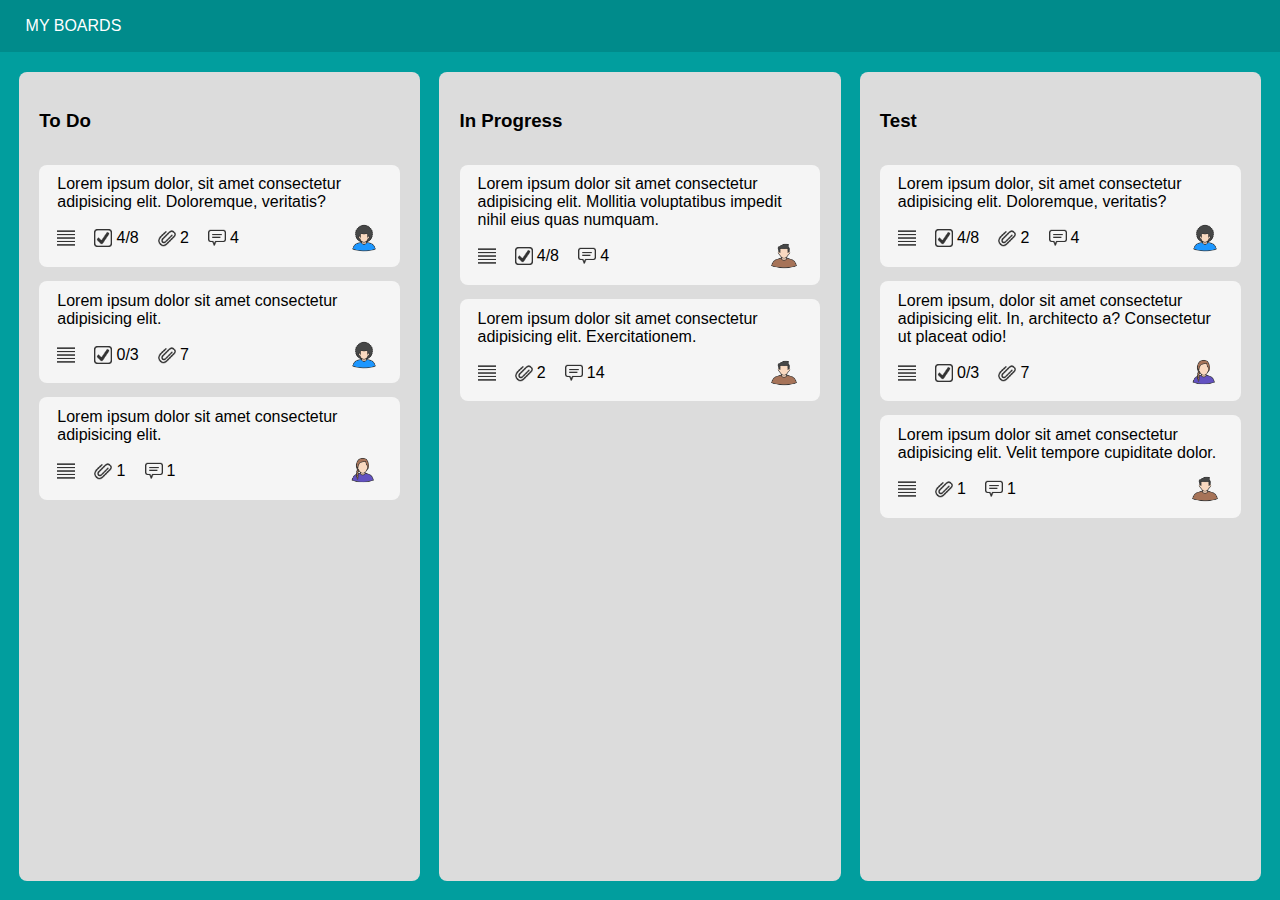
==== Index3.html @ ffa14859 "first version" ====
<!DOCTYPE html>
<html lang="en">
<head>
    <meta charset="UTF-8">
    <meta http-equiv="X-UA-Compatible" content="IE=edge">
    <meta name="viewport" content="width=device-width, initial-scale=1.0">
    <title>Задание №3</title>
    <link rel="stylesheet" href="Style3.css">
</head>
<body>
    <!-- .container>header+div.maincontent>.card>h3+div.messege>div>div.text+div.icons>div+(div>div*2)*3+div.acaunt -->
    <div class="container">
        <header>MY BOARDS</header>
        <div class="maincontent">
            <!-- First card -->
            <div class="card">
                <h3>To Do</h3>
                <!-- First messege -->
                <div class="messege">
                    <div class="text">Lorem ipsum dolor, sit amet consectetur adipisicing elit. Doloremque, veritatis?</div>
                    <div class="icons type_1">
                        <div class="justify"></div>
                        <div class="checkbox">
                            <div></div>
                            <div>4/8</div>
                        </div>
                        <div class="attach">
                            <div></div>
                            <div>2</div>
                        </div>
                        <div class="comments">
                            <div></div>
                            <div>4</div>
                        </div>
                        <div class="acaunt"></div>
                    </div>
                </div>
                <!-- Single messege -->
                <div class="messege">
                    <div class="text">Lorem ipsum dolor sit amet consectetur adipisicing elit.</div>
                    <div class="icons type_1">
                        <div class="justify"></div>
                        <div class="checkbox">
                            <div></div>
                            <div>0/3</div>
                        </div>
                        <div class="attach">
                            <div></div>
                            <div>7</div>
                        </div>
                        <div class="acaunt"></div>
                    </div>
                </div>
                <!-- Third message -->
                <div class="messege">
                    <div class="text">Lorem ipsum dolor sit amet consectetur adipisicing elit.</div>
                    <div class="icons type_2">
                        <div class="justify"></div>
                        <div class="attach">
                            <div></div>
                            <div>1</div>
                        </div>
                        <div class="comments">
                            <div></div>
                            <div>1</div>
                        </div>
                        <div class="acaunt"></div>
                    </div>
                </div>
            </div>
            <!-- Single card -->
            <div class="card">
                <h3>In Progress</h3>
                <!-- First messege -->
                <div class="messege">
                    <div class="text">Lorem ipsum dolor sit amet consectetur adipisicing elit. Mollitia voluptatibus impedit nihil eius quas numquam.</div>
                    <div class="icons type_3">
                        <div class="justify"></div>
                        <div class="checkbox">
                            <div></div>
                            <div>4/8</div>
                        </div>
                        <div class="comments">
                            <div></div>
                            <div>4</div>
                        </div>
                        <div class="acaunt"></div>
                    </div>
                </div>
                <!-- Single messege -->
                <div class="messege">
                    <div class="text">Lorem ipsum dolor sit amet consectetur adipisicing elit. Exercitationem.</div>
                    <div class="icons type_3">
                        <div class="justify"></div>
                        <div class="attach">
                            <div></div>
                            <div>2</div>
                        </div>
                        <div class="comments">
                            <div></div>
                            <div>14</div>
                        </div>
                        <div class="acaunt"></div>
                    </div>
                </div>
            </div>
            <!-- Third card -->
            <div class="card">
                <h3>Test</h3>
                <!-- First messege -->
                <div class="messege">
                    <div class="text">Lorem ipsum dolor, sit amet consectetur adipisicing elit. Doloremque, veritatis?</div>
                    <div class="icons type_1">
                        <div class="justify"></div>
                        <div class="checkbox">
                            <div></div>
                            <div>4/8</div>
                        </div>
                        <div class="attach">
                            <div></div>
                            <div>2</div>
                        </div>
                        <div class="comments">
                            <div></div>
                            <div>4</div>
                        </div>
                        <div class="acaunt"></div>
                    </div>
                </div>
                <!-- Single messege -->
                <div class="messege">
                    <div class="text">Lorem ipsum, dolor sit amet consectetur adipisicing elit. In, architecto a? Consectetur ut placeat odio!</div>
                    <div class="icons type_2">
                        <div class="justify"></div>
                        <div class="checkbox">
                            <div></div>
                            <div>0/3</div>
                        </div>
                        <div class="attach">
                            <div></div>
                            <div>7</div>
                        </div>
                        <div class="acaunt"></div>
                    </div>
                </div>
                <!-- Third message -->
                <div class="messege">
                    <div class="text">Lorem ipsum dolor sit amet consectetur adipisicing elit. Velit tempore cupiditate dolor.</div>
                    <div class="icons type_3">
                        <div class="justify"></div>
                        <div class="attach">
                            <div></div>
                            <div>1</div>
                        </div>
                        <div class="comments">
                            <div></div>
                            <div>1</div>
                        </div>
                        <div class="acaunt"></div>
                    </div>
                </div>
            </div>
        </div>
    </div>
</body>
</html>
---- Style3.css ----
* {
    box-sizing: border-box;
}

:root {
    --gap-collumn: 0.5vw;
    --gap-txt-icon: 4px;
    --width-collumn: calc(100%/3 - var(--gap-collumn)*4);
    --font-size-header: 1rem;
    --line-height-header: calc(var(--font-size-header)*1.4);
    --padding-top-botheader: 15px;
    --height-header: calc(var(--line-height-header) + var(--padding-top-botheader)*2);
    --height-maincontent: calc(100vh - var(--height-header));
    --padding-card: 5%;
    --height-icons: 36px;
    --width-height-icon: calc(var(--height-icons)/2);
}

body {
    margin: 0;
}

.container {
    display: grid;
    grid-template-rows: var(--height-header) var(--height-maincontent);
    font-family: 'Segoe UI', Tahoma, Geneva, Verdana, sans-serif;
}

header {
    background-color: #008B8B;
    font-size: var(--font-size-header);
    line-height: var(--line-height-header);
    padding: 0 var(--padding-top-botheader);
    color: #fff;
    align-self: center;
    line-height: var(--line-height-header);
    padding: var(--padding-top-botheader) 2vw;
}

.maincontent {
    background-color: #019E9E;
    display: grid;
    grid-template-columns: repeat(3, var(--width-collumn));
    justify-content: space-evenly;
}

.card {
    background-color: #DCDCDC;
    gap: 1.5vh;
    margin: calc(var(--gap-collumn)*3) 0;
    border-radius: 8px;
    display: flex;
    flex-flow: column nowrap;
    padding: var(--padding-card);
}

.messege {
    background-color: #F5F5F5;
    display: flex;
    flex-flow: column nowrap;
    padding: 3% 5%;
    border-radius: 8px;
    gap: 1vh;
}

.text {
    grid-column: 1/span 5;
    width: 100%;
}

.icons {
    display: flex;
    gap: 1.5vw;
    align-items: center;
    justify-items: center;
}

.icons>.justify {
    width: var(--width-height-icon);
    height: var(--width-height-icon);
    background: url(img3/justify_26.png);
    background-size: 100%;
    background-repeat: no-repeat;
}

.icons>div:not(.justify, .acaunt) {
    display: flex;
    gap: var(--gap-txt-icon);
    height: calc(var(--width-height-icon));
    align-items: center;
}

.checkbox>div:first-of-type {
    width: var(--width-height-icon);
    height: var(--width-height-icon);
    background: url(img3/checkbox_26.png);
    background-size: 100%;
    background-repeat: no-repeat;
}

.attach>div:first-of-type {
    width: var(--width-height-icon);
    height: var(--width-height-icon);
    background: url(img3/attach_26.png);
    background-size: 100%;
    background-repeat: no-repeat;
}

.comments>div:first-of-type {
    width: var(--width-height-icon);
    height: var(--width-height-icon);
    background: url(img3/comments_26.png);
    background-size: 100%;
    background-repeat: no-repeat;
}

.icons>.acaunt {
    width: var(--height-icons);
    height: var(--height-icons);
    margin-left: auto;
}

.type_1>.acaunt {
    background: url(img3/avatar_1.png);
    background-size: 100%;
    background-repeat: no-repeat;
}

.type_2>.acaunt {
    background: url(img3/avatar_2.png);
    background-size: 100%;
    background-repeat: no-repeat;
}

.type_3>.acaunt {
    background: url(img3/avatar_3.png);
    background-size: 100%;
    background-repeat: no-repeat;
}

.type_4>.acaunt {
    background: url(img3/avatar_4.png);
    background-size: 100%;
    background-repeat: no-repeat;
}
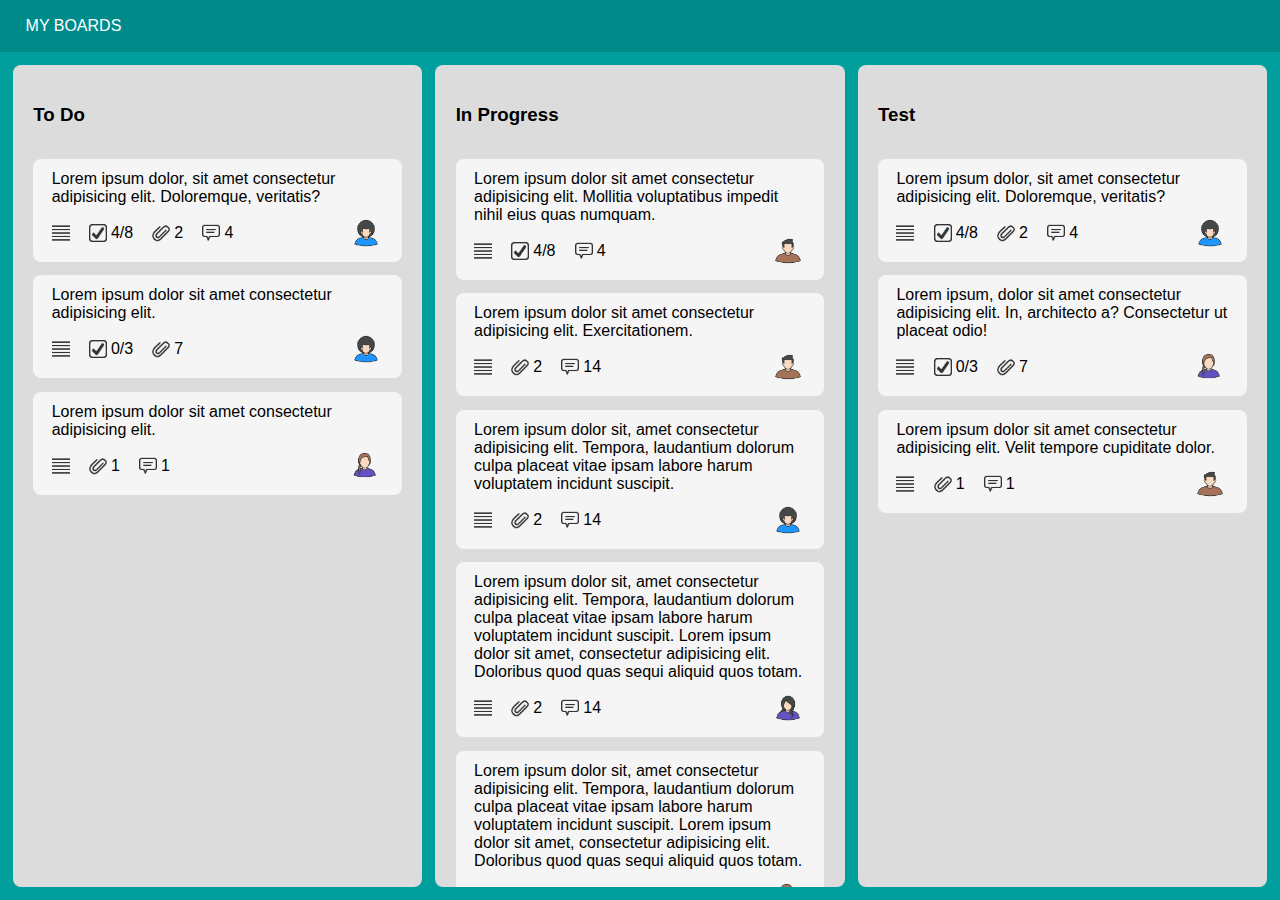
==== commit ba7c2a5d: "third version" ====
--- a/Index3.html
+++ b/Index3.html
@@ -103,6 +103,54 @@
                         <div class="acaunt"></div>
                     </div>
                 </div>
+                <!-- Third messege -->
+                <div class="messege">
+                    <div class="text">Lorem ipsum dolor sit, amet consectetur adipisicing elit. Tempora, laudantium dolorum culpa placeat vitae ipsam labore harum voluptatem incidunt suscipit.</div>
+                    <div class="icons type_1">
+                        <div class="justify"></div>
+                        <div class="attach">
+                            <div></div>
+                            <div>2</div>
+                        </div>
+                        <div class="comments">
+                            <div></div>
+                            <div>14</div>
+                        </div>
+                        <div class="acaunt"></div>
+                    </div>
+                </div>    
+                <!-- Firth messege -->
+                <div class="messege">
+                    <div class="text">Lorem ipsum dolor sit, amet consectetur adipisicing elit. Tempora, laudantium dolorum culpa placeat vitae ipsam labore harum voluptatem incidunt suscipit. Lorem ipsum dolor sit amet, consectetur adipisicing elit. Doloribus quod quas sequi aliquid quos totam.</div>
+                    <div class="icons type_4">
+                        <div class="justify"></div>
+                        <div class="attach">
+                            <div></div>
+                            <div>2</div>
+                        </div>
+                        <div class="comments">
+                            <div></div>
+                            <div>14</div>
+                        </div>
+                        <div class="acaunt"></div>
+                    </div>
+                </div>      
+                <!-- Fifth messege -->
+                <div class="messege">
+                    <div class="text">Lorem ipsum dolor sit, amet consectetur adipisicing elit. Tempora, laudantium dolorum culpa placeat vitae ipsam labore harum voluptatem incidunt suscipit. Lorem ipsum dolor sit amet, consectetur adipisicing elit. Doloribus quod quas sequi aliquid quos totam.</div>
+                    <div class="icons type_2">
+                        <div class="justify"></div>
+                        <div class="attach">
+                            <div></div>
+                            <div>2</div>
+                        </div>
+                        <div class="comments">
+                            <div></div>
+                            <div>14</div>
+                        </div>
+                        <div class="acaunt"></div>
+                    </div>
+                </div>                                       
             </div>
             <!-- Third card -->
             <div class="card">
--- a/Style3.css
+++ b/Style3.css
@@ -3,9 +3,10 @@
 }
 
 :root {
-    --gap-collumn: 0.5vw;
+    --gap-collumn: 1vw;
     --gap-txt-icon: 4px;
-    --width-collumn: calc(100%/3 - var(--gap-collumn)*4);
+    --number-cards: 3;
+    --width-collumn: calc((100vw - var(--gap-collumn)*4)/3);
     --font-size-header: 1rem;
     --line-height-header: calc(var(--font-size-header)*1.4);
     --padding-top-botheader: 15px;
@@ -41,17 +42,20 @@
     background-color: #019E9E;
     display: grid;
     grid-template-columns: repeat(3, var(--width-collumn));
-    justify-content: space-evenly;
+    justify-content: start;
+    column-gap: var(--gap-collumn);
+    padding-left: var(--gap-collumn);
 }
 
 .card {
     background-color: #DCDCDC;
     gap: 1.5vh;
-    margin: calc(var(--gap-collumn)*3) 0;
+    margin: calc(var(--gap-collumn)) 0;
     border-radius: 8px;
     display: flex;
     flex-flow: column nowrap;
     padding: var(--padding-card);
+    overflow: auto;
 }
 
 .messege {
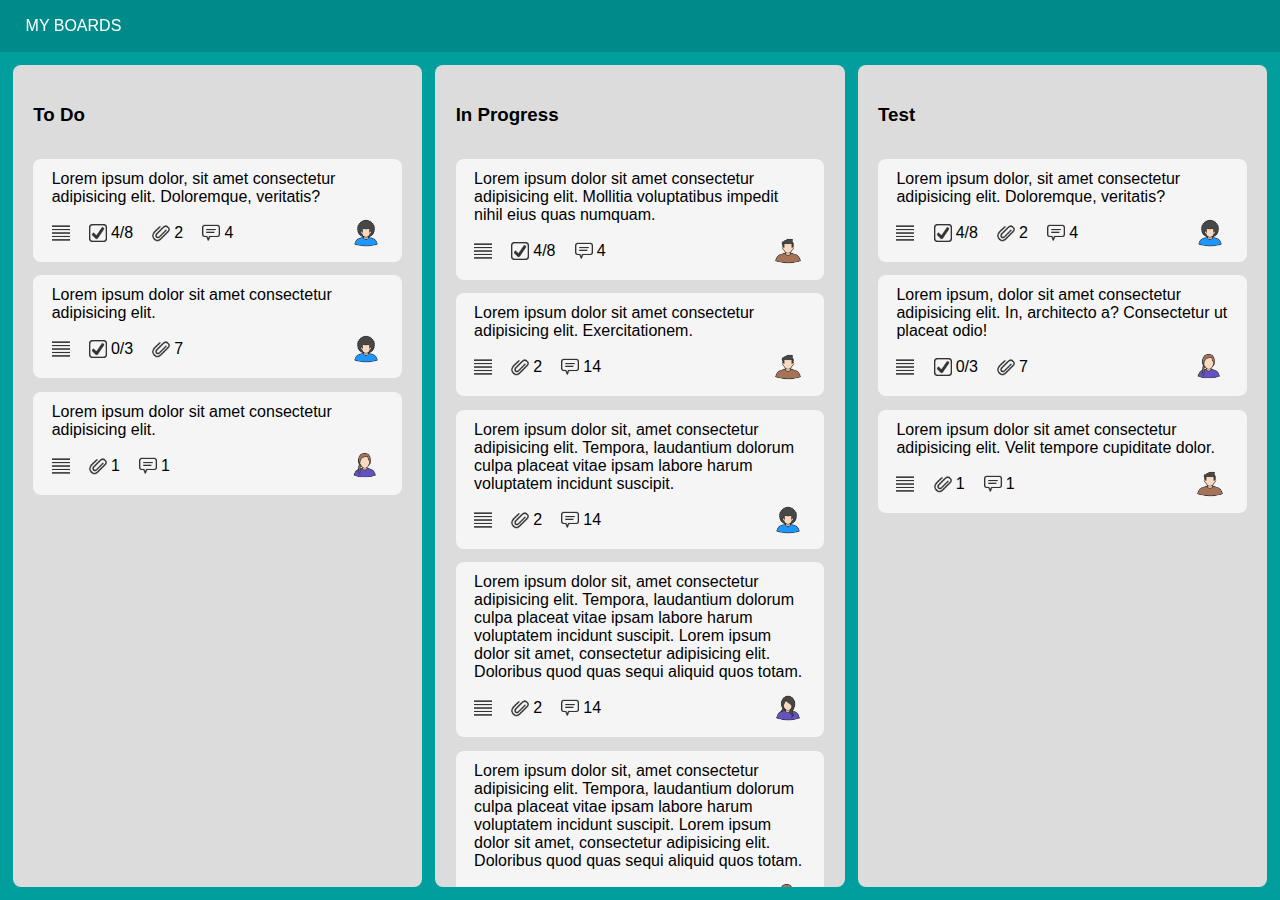
==== commit 22444736: "last version" ====
--- a/Index3.html
+++ b/Index3.html
@@ -10,7 +10,7 @@
 <body>
     <!-- .container>header+div.maincontent>.card>h3+div.messege>div>div.text+div.icons>div+(div>div*2)*3+div.acaunt -->
     <div class="container">
-        <header>MY BOARDS</header>
+        <header><span>MY BOARDS</span></header>
         <div class="maincontent">
             <!-- First card -->
             <div class="card">
@@ -195,6 +195,118 @@
                 <div class="messege">
                     <div class="text">Lorem ipsum dolor sit amet consectetur adipisicing elit. Velit tempore cupiditate dolor.</div>
                     <div class="icons type_3">
+                        <div class="justify"></div>
+                        <div class="attach">
+                            <div></div>
+                            <div>1</div>
+                        </div>
+                        <div class="comments">
+                            <div></div>
+                            <div>1</div>
+                        </div>
+                        <div class="acaunt"></div>
+                    </div>
+                </div>
+            </div>
+            <!-- Fourth card -->
+            <div class="card">
+                <h3>Fix</h3>
+                <!-- First messege -->
+                <div class="messege">
+                    <div class="text">Lorem ipsum dolor, sit amet consectetur adipisicing elit. Doloremque, veritatis? Lorem ipsum dolor sit amet consectetur adipisicing elit. Quas, odit.</div>
+                    <div class="icons type_4">
+                        <div class="justify"></div>
+                        <div class="checkbox">
+                            <div></div>
+                            <div>4/8</div>
+                        </div>
+                        <div class="attach">
+                            <div></div>
+                            <div>2</div>
+                        </div>
+                        <div class="comments">
+                            <div></div>
+                            <div>4</div>
+                        </div>
+                        <div class="acaunt"></div>
+                    </div>
+                </div>
+                <!-- Single messege -->
+                <div class="messege">
+                    <div class="text">Lorem ipsum, dolor sit amet consectetur adipisicing elit. In, architecto a? Consectetur ut placeat odio! Lorem ipsum dolor sit amet.</div>
+                    <div class="icons type_1">
+                        <div class="justify"></div>
+                        <div class="checkbox">
+                            <div></div>
+                            <div>0/3</div>
+                        </div>
+                        <div class="attach">
+                            <div></div>
+                            <div>7</div>
+                        </div>
+                        <div class="acaunt"></div>
+                    </div>
+                </div>
+                <!-- Third message -->
+                <div class="messege">
+                    <div class="text">Lorem ipsum dolor sit amet consectetur adipisicing elit. Velit tempore cupiditate dolor. Lorem ipsum, dolor sit amet consectetur adipisicing elit. Nisi pariatur explicabo modi?</div>
+                    <div class="icons type_1">
+                        <div class="justify"></div>
+                        <div class="attach">
+                            <div></div>
+                            <div>1</div>
+                        </div>
+                        <div class="comments">
+                            <div></div>
+                            <div>1</div>
+                        </div>
+                        <div class="acaunt"></div>
+                    </div>
+                </div>
+            </div>
+            <!-- Fifth  card -->
+            <div class="card">
+                <h3>Done</h3>
+                <!-- First messege -->
+                <div class="messege">
+                    <div class="text">Lorem ipsum dolor sit amet consectetur adipisicing elit. Aliquam aperiam, dolor minima nihil aut cumque? Minima aperiam dolores non officiis.</div>
+                    <div class="icons type_1">
+                        <div class="justify"></div>
+                        <div class="checkbox">
+                            <div></div>
+                            <div>4/8</div>
+                        </div>
+                        <div class="attach">
+                            <div></div>
+                            <div>2</div>
+                        </div>
+                        <div class="comments">
+                            <div></div>
+                            <div>4</div>
+                        </div>
+                        <div class="acaunt"></div>
+                    </div>
+                </div>
+                <!-- Single messege -->
+                <div class="messege">
+                    <div class="text">Lorem ipsum dolor sit amet consectetur adipisicing elit. Dolore animi fugit doloremque. Mollitia, excepturi labore! Vitae laboriosam voluptatem aut quae animi dolorum porro. Amet, quidem.</div>
+                    <div class="icons type_1">
+                        <div class="justify"></div>
+                        <div class="checkbox">
+                            <div></div>
+                            <div>0/3</div>
+                        </div>
+                        <div class="attach">
+                            <div></div>
+                            <div>7</div>
+                        </div>
+                        <div class="acaunt"></div>
+                    </div>
+                </div>
+                <!-- Third message -->
+                <div class="messege">
+                    <div class="text">Lorem ipsum dolor sit amet.</div>
+                    <div class="icons type_1">
                         <div class="justify"></div>
                         <div class="attach">
                             <div></div>
--- a/Style3.css
+++ b/Style3.css
@@ -5,8 +5,8 @@
 :root {
     --gap-collumn: 1vw;
     --gap-txt-icon: 4px;
-    --number-cards: 3;
-    --width-collumn: calc((100vw - var(--gap-collumn)*4)/3);
+    --number-cards: 5;
+    --width-collumn: calc((100vw - var(--gap-collumn)*(var(--number-cards) - 1))/3);
     --font-size-header: 1rem;
     --line-height-header: calc(var(--font-size-header)*1.4);
     --padding-top-botheader: 15px;
@@ -36,15 +36,22 @@
     align-self: center;
     line-height: var(--line-height-header);
     padding: var(--padding-top-botheader) 2vw;
+    position: relative;
+}
+
+header>span {
+    position: sticky;
+    left: 2vw;
 }
 
 .maincontent {
     background-color: #019E9E;
     display: grid;
-    grid-template-columns: repeat(3, var(--width-collumn));
+    grid-template-columns: repeat(5, var(--width-collumn));
     justify-content: start;
     column-gap: var(--gap-collumn);
     padding-left: var(--gap-collumn);
+    padding-right: var(--gap-collumn);
 }
 
 .card {
@@ -55,7 +62,7 @@
     display: flex;
     flex-flow: column nowrap;
     padding: var(--padding-card);
-    overflow: auto;
+    overflow-y: auto;
 }
 
 .messege {
